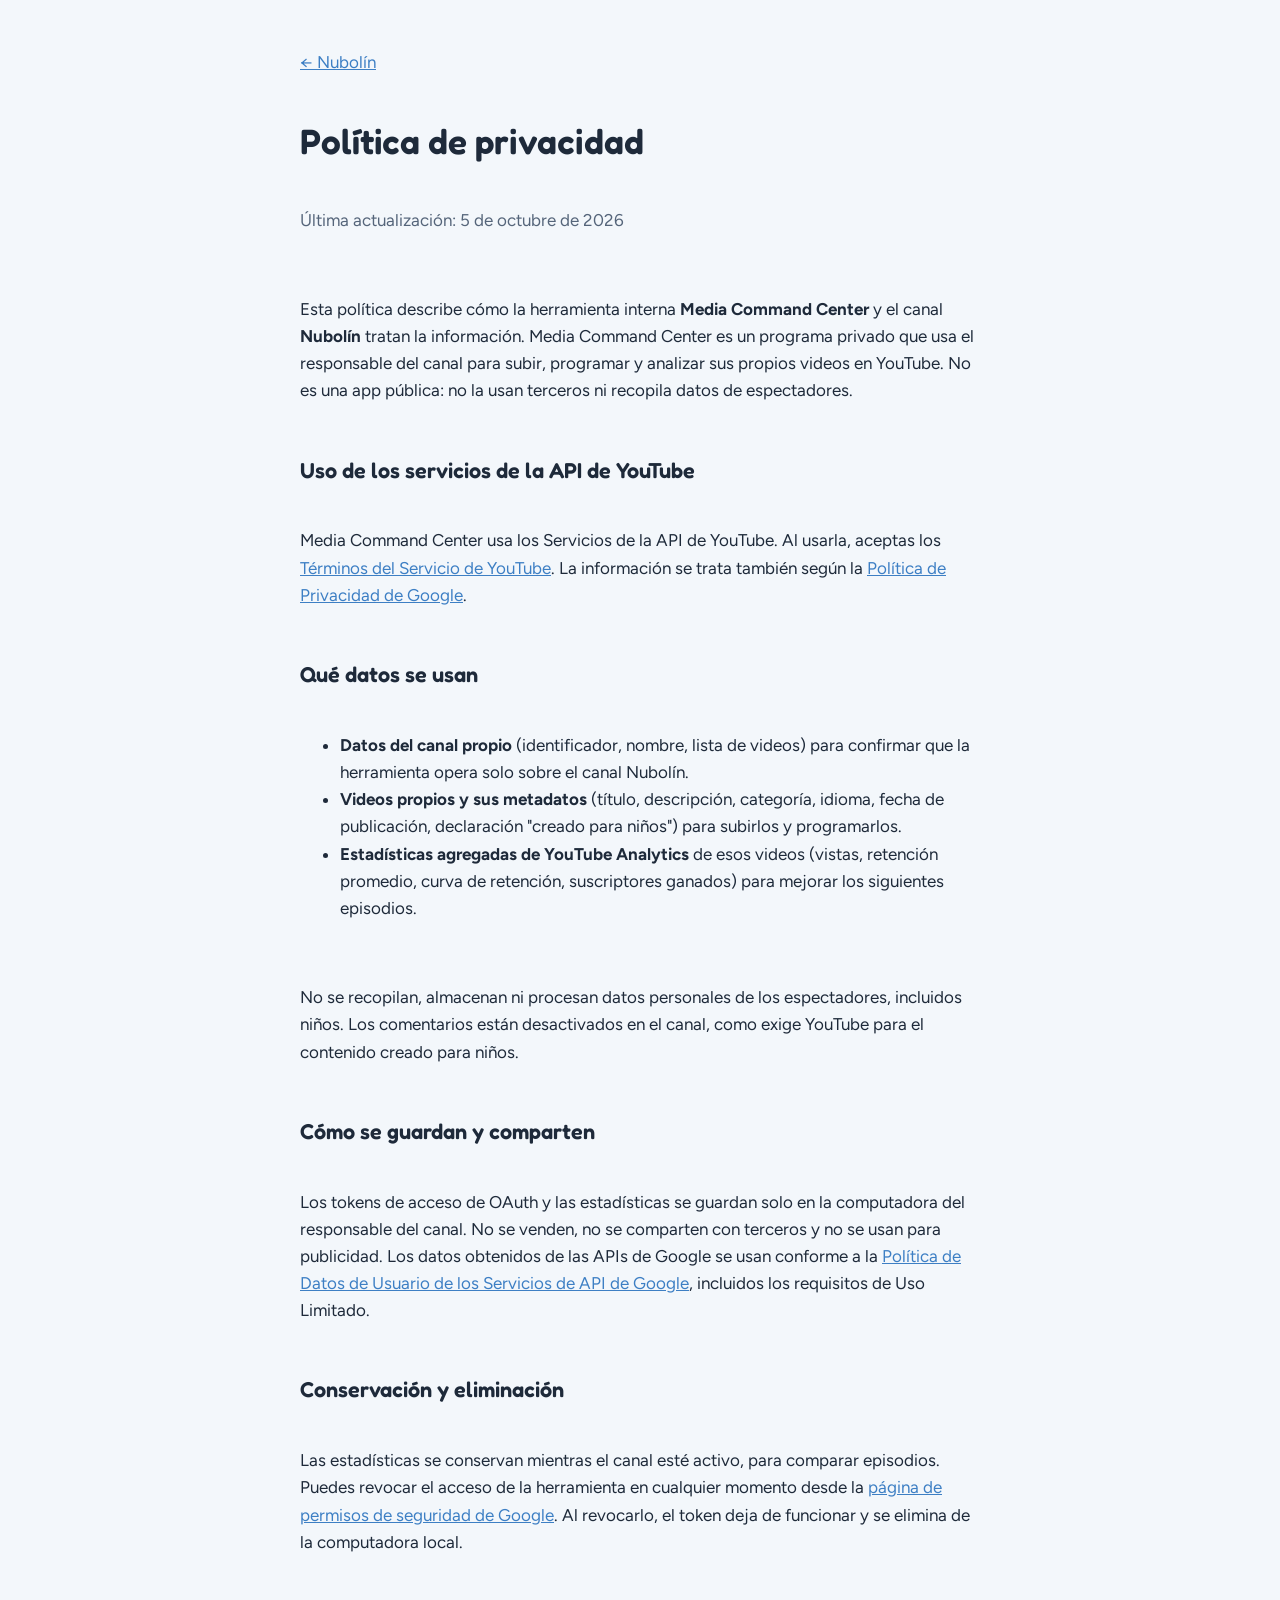
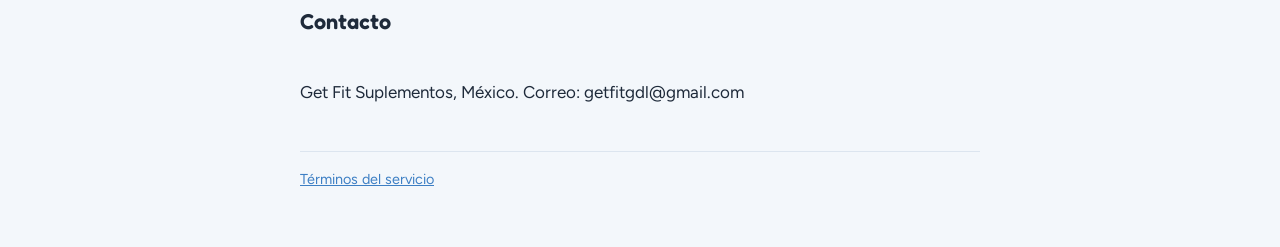
==== privacidad.html @ e375de38 "Nubolín site: home, privacy policy, terms Co-Authored-By: Claude Opus 5.5 <noreply@anthropic.com>" ====
<!doctype html>
<html lang="es">
<head>
<meta charset="utf-8"><meta name="viewport" content="width=device-width, initial-scale=1">
<title>Privacidad de Nubolín</title>
<link rel="icon" href="avatar.png">
<link rel="stylesheet" href="https://fonts.googleapis.com/css2?family=Fredoka:wght@600&family=Figtree:wght@400;600&display=swap">
<link rel="stylesheet" href="style.css">
</head>
<body>
<main class="wrap">
  <p><a href="index.html">← Nubolín</a></p>
  <h1>Política de privacidad</h1>
  <p class="muted">Última actualización: 5 de octubre de 2026</p>

  <p>Esta política describe cómo la herramienta interna <strong>Media Command Center</strong> y el canal <strong>Nubolín</strong> tratan la información. Media Command Center es un programa privado que usa el responsable del canal para subir, programar y analizar sus propios videos en YouTube. No es una app pública: no la usan terceros ni recopila datos de espectadores.</p>

  <h2>Uso de los servicios de la API de YouTube</h2>
  <p>Media Command Center usa los Servicios de la API de YouTube. Al usarla, aceptas los <a href="https://www.youtube.com/t/terms">Términos del Servicio de YouTube</a>. La información se trata también según la <a href="https://policies.google.com/privacy">Política de Privacidad de Google</a>.</p>

  <h2>Qué datos se usan</h2>
  <ul>
    <li><strong>Datos del canal propio</strong> (identificador, nombre, lista de videos) para confirmar que la herramienta opera solo sobre el canal Nubolín.</li>
    <li><strong>Videos propios y sus metadatos</strong> (título, descripción, categoría, idioma, fecha de publicación, declaración "creado para niños") para subirlos y programarlos.</li>
    <li><strong>Estadísticas agregadas de YouTube Analytics</strong> de esos videos (vistas, retención promedio, curva de retención, suscriptores ganados) para mejorar los siguientes episodios.</li>
  </ul>
  <p>No se recopilan, almacenan ni procesan datos personales de los espectadores, incluidos niños. Los comentarios están desactivados en el canal, como exige YouTube para el contenido creado para niños.</p>

  <h2>Cómo se guardan y comparten</h2>
  <p>Los tokens de acceso de OAuth y las estadísticas se guardan solo en la computadora del responsable del canal. No se venden, no se comparten con terceros y no se usan para publicidad. Los datos obtenidos de las APIs de Google se usan conforme a la <a href="https://developers.google.com/terms/api-services-user-data-policy">Política de Datos de Usuario de los Servicios de API de Google</a>, incluidos los requisitos de Uso Limitado.</p>

  <h2>Conservación y eliminación</h2>
  <p>Las estadísticas se conservan mientras el canal esté activo, para comparar episodios. Puedes revocar el acceso de la herramienta en cualquier momento desde la <a href="https://security.google.com/settings/security/permissions">página de permisos de seguridad de Google</a>. Al revocarlo, el token deja de funcionar y se elimina de la computadora local.</p>

  <h2>Contacto</h2>
  <p>Get Fit Suplementos, México. Correo: getfitgdl@gmail.com</p>
  <footer><a href="terminos.html">Términos del servicio</a></footer>
</main>
</body>
</html>
---- style.css ----
/* Nubolín site: soft sky palette, rounded display type, single readable column */
:root{--bg:#F3F7FB;--surface:#FFFFFF;--fg:#1E2A3A;--muted:#55657A;--sky:#3D7FC4;--line:#DCE5EF;
--display:"Fredoka",ui-rounded,"Arial Rounded MT Bold",system-ui,sans-serif;--body:"Figtree",system-ui,-apple-system,"Segoe UI",sans-serif}
@media (prefers-color-scheme:dark){:root{--bg:#111A24;--surface:#1A2533;--fg:#E8EEF5;--muted:#A3B3C6;--sky:#7DB6F0;--line:#2A3747;color-scheme:dark}}
*{box-sizing:border-box}
body{margin:0;background:var(--bg);color:var(--fg);font-family:var(--body);font-size:17px;line-height:1.6}
.wrap{max-width:720px;margin:0 auto;padding-inline:20px;padding-block:32px 56px;display:grid;gap:28px}
.hero{border-radius:18px;overflow:hidden;border:1px solid var(--line);background:var(--surface)}
.hero img{display:block;width:100%;height:auto}
.brand{display:flex;gap:16px;align-items:center}
.brand img{width:72px;height:72px;border-radius:50%}
h1,h2{font-family:var(--display);font-weight:600;line-height:1.15;margin:0;text-wrap:balance}
h1{font-size:2.2rem} h2{font-size:1.35rem;margin-top:8px}
p,li{max-width:65ch} .muted{color:var(--muted)}
a{color:var(--sky)} a:focus-visible{outline:2px solid var(--sky);outline-offset:2px}
.links{display:flex;flex-wrap:wrap;gap:10px}
.links a{background:var(--surface);border:1px solid var(--line);border-radius:999px;padding:8px 16px;text-decoration:none;font-weight:600}
footer{border-top:1px solid var(--line);padding-top:16px;font-size:.9rem;color:var(--muted)}
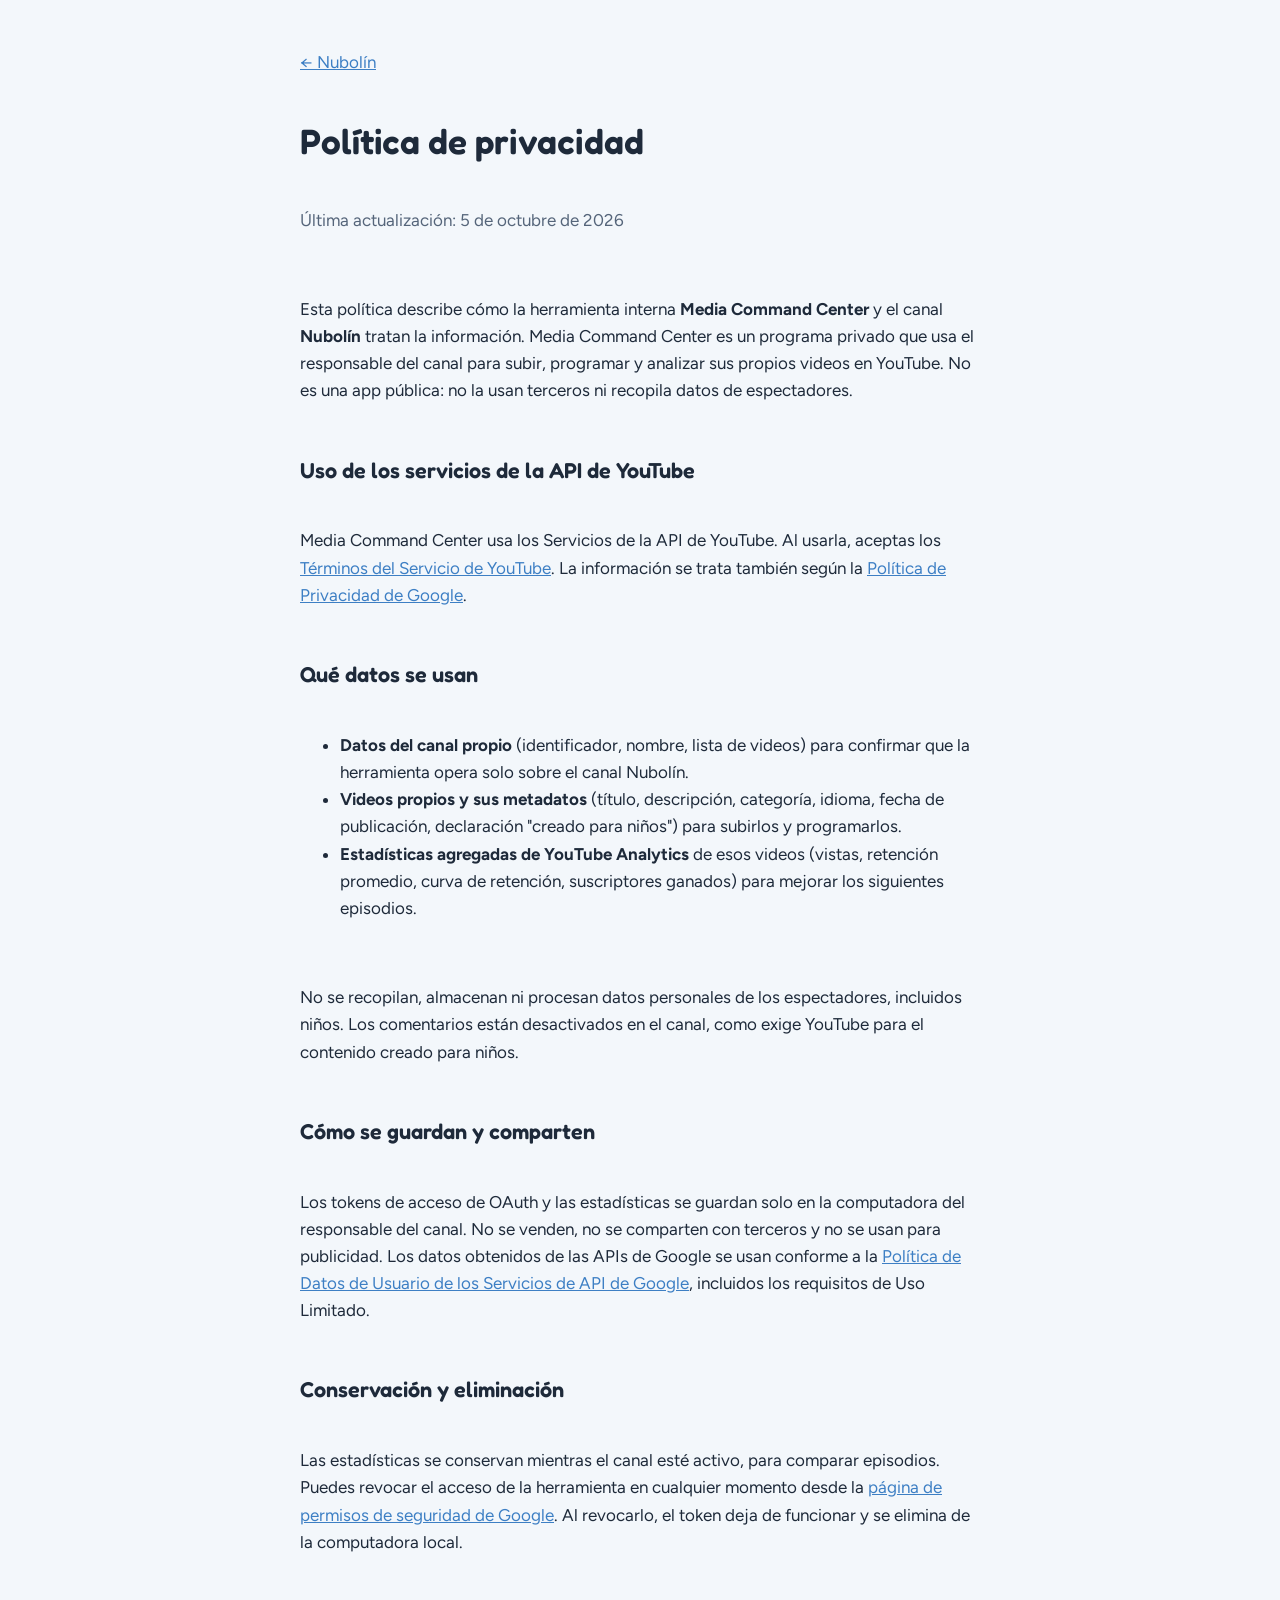
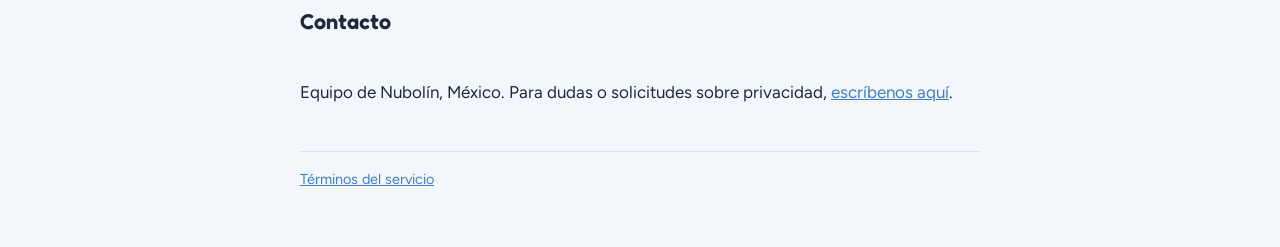
==== commit 41082e68: "Remove third-party brand mention; contact via issues Co-Authored-By: Claude Opus 5.5 <noreply@anthro" ====
--- a/privacidad.html
+++ b/privacidad.html
@@ -33,7 +33,7 @@
   <p>Las estadísticas se conservan mientras el canal esté activo, para comparar episodios. Puedes revocar el acceso de la herramienta en cualquier momento desde la <a href="https://security.google.com/settings/security/permissions">página de permisos de seguridad de Google</a>. Al revocarlo, el token deja de funcionar y se elimina de la computadora local.</p>
 
   <h2>Contacto</h2>
-  <p>Get Fit Suplementos, México. Correo: getfitgdl@gmail.com</p>
+  <p>Equipo de Nubolín, México. Para dudas o solicitudes sobre privacidad, <a href="https://github.com/rfrancogar-ai/nubolin/issues">escríbenos aquí</a>.</p>
   <footer><a href="terminos.html">Términos del servicio</a></footer>
 </main>
 </body>
